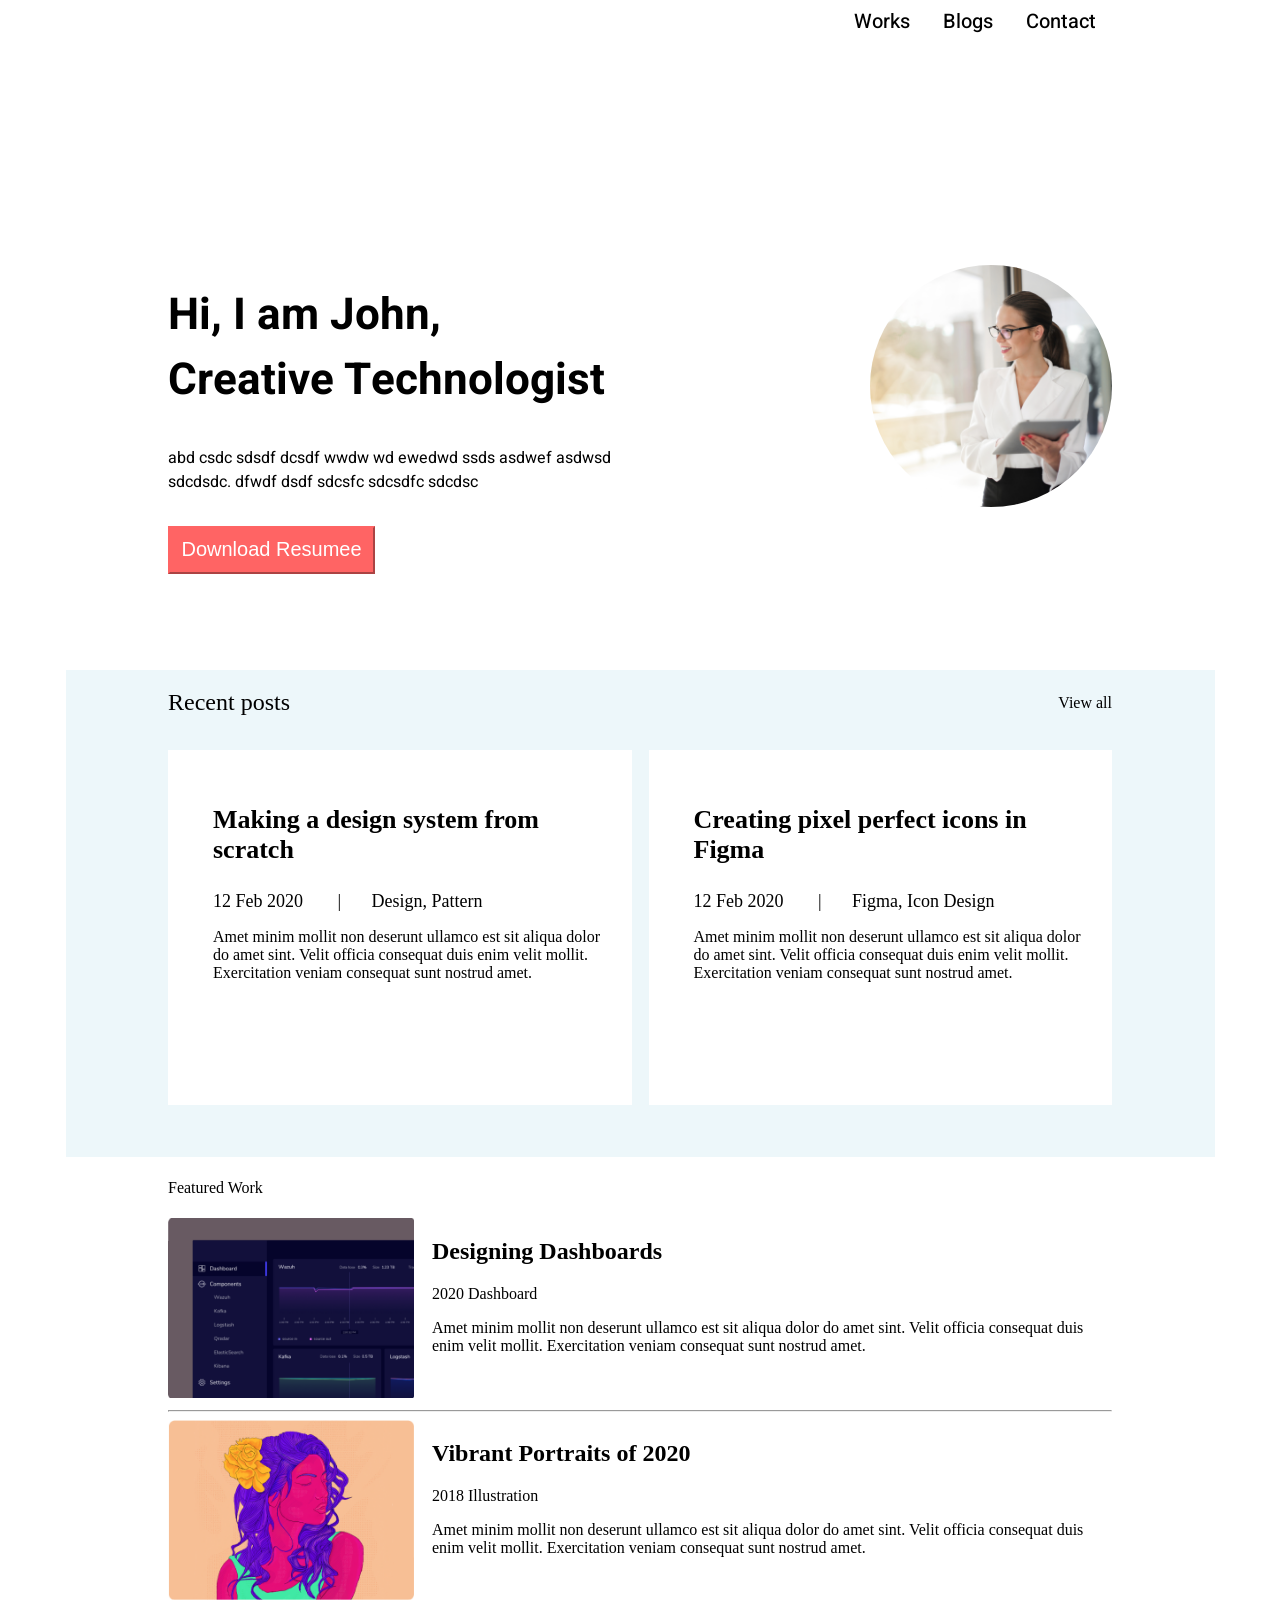
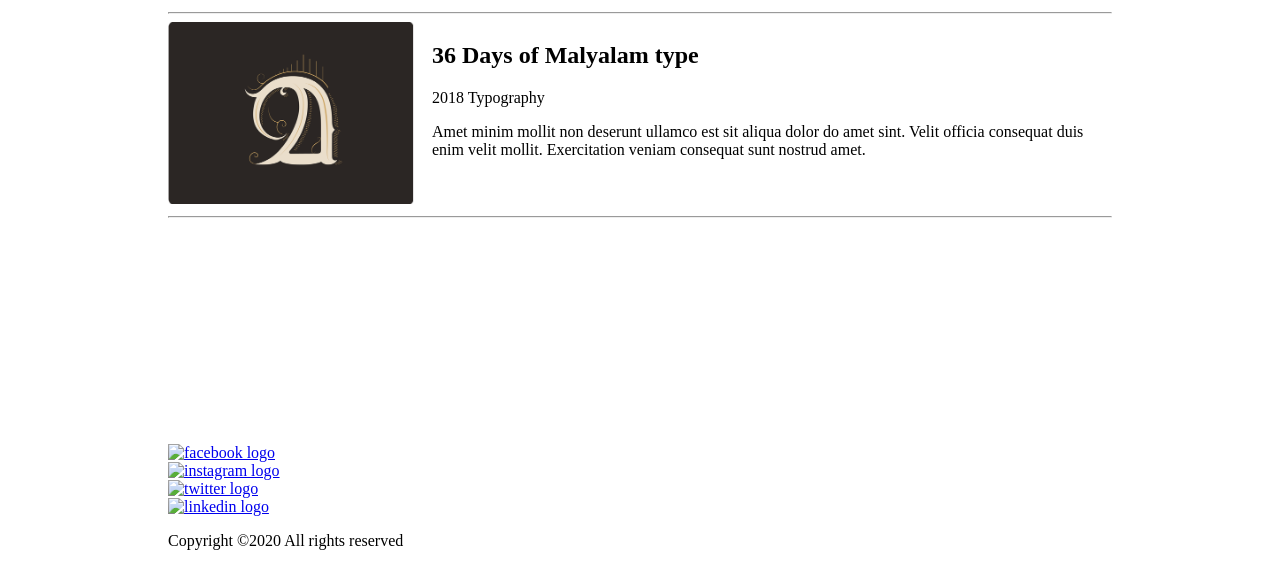
==== index.html @ 98adae53 "Add Scoial-media logos and linked them" ====
<!DOCTYPE html>
<html lang="en">
    <head>
        <meta charset="UTF-8">
        <meta name="viewport" content="width=device-width, initial-scale=1.0">
        <title>My Portfolio</title>
        <link rel="preconnect" href="https://fonts.googleapis.com">
        <link rel="preconnect" href="https://fonts.gstatic.com" crossorigin>
        <link
            href="https://fonts.googleapis.com/css2?family=Heebo:wght@100..900&display=swap"
            rel="stylesheet">
        <link rel="stylesheet" href="styles/main.css">
    </head>
    <body>
        <header class="container">
            <nav class="heebo-medium">
                <ul>
                    <li><a href="works.html">Works</a></li>
                    <li><a href="blogs.html">Blogs</a></li>
                    <li><a href="contacts.html">Contact</a></li>
                </ul>
            </nav>
        </header>
        <section class="container">
            <div class="hero">
                <div class="hero-text">
                    <h1 class="heebo-bold">
                        Hi, I am John,<br>
                        Creative Technologist
                    </h1>
                    <p class="heebo-regular">
                        abd csdc sdsdf dcsdf wwdw wd ewedwd ssds
                        asdwef asdwsd sdcdsdc. dfwdf dsdf
                        sdcsfc sdcsdfc sdcdsc
                    </p>
                </div>
                <img src="images/figma-profile.png" class="hero-image">
            </div>
            <button href="#" class="heebo-medium">Download Resumee</button>
        </section>
        <section class="recent-posts">
            <div class="container">
                <div class="section-header">
                    <h2 class="heebo-regular">Recent posts</h2>
                    <p class="heebo-medium">View all</a>
                </div>
                <div class="posts-grid">
                    <article class="post-card">
                        <h3 class="heebo-bold">Making a design system from
                            scratch</h3>
                        <div class="post heebo-regular">
                            <span class="post-date">12 Feb 2020</span>
                            <span class="divider">|</span>
                            <span>Design, Pattern</span>
                        </div>
                        <p class="heebo-regular">
                            Amet minim mollit non deserunt ullamco est sit
                            aliqua dolor do amet sint.
                            Velit officia consequat duis enim velit mollit.
                            Exercitation veniam
                            consequat sunt nostrud amet.
                        </p>
                    </article>
                    <article class="post-card">
                        <h3 class="heebo-bold">Creating pixel perfect icons in
                            Figma</h3>
                        <div class="post heebo-regular">
                            <span class="post-date">12 Feb 2020</span>
                            <span class="divider">|</span>
                            <span>Figma, Icon Design</span>
                        </div>
                        <p class="heebo-regular">
                            Amet minim mollit non deserunt ullamco est sit
                            aliqua dolor do amet sint.
                            Velit officia consequat duis enim velit mollit.
                            Exercitation veniam
                            consequat sunt nostrud amet.
                        </p>
                    </article>
                </div>
            </div>
        </section>
        <section class="featured-section">
            <div class="container">
                <h4 class="heebo-regular">Featured Work</h4>
                <div class="featured-work">
                    <div class="dashboard">
                        <img src="images/dashboard.png" alt="dasboard image">
                    </div>
                    <div>
                        <h2 class="heebo-bold">Designing Dashboards</h2>
                        <span class="heebo-regular">2020</span>
                        <span class="heebo-regular">Dashboard</span>
                        <p class="heebo-regular">Amet minim mollit non deserunt ullamco est sit aliqua
                            dolor do amet sint. Velit officia consequat duis
                            enim velit mollit. Exercitation veniam consequat
                            sunt nostrud amet.</p>
                    </div>
                </div>
                <hr>
                <div class="featured-work">
                    <div class="potrait">
                        <img src="images/potrait.png" alt="potrait image">
                    </div>
                    <div>
                        <h2 class="heebo-bold">Vibrant Portraits of 2020</h2>
                        <span class="heebo-regular">2018</span>
                        <span class="heebo-regular">Illustration</span>
                        <p class="heebo-regular">Amet minim mollit non deserunt ullamco est sit aliqua
                            dolor do amet sint. Velit officia consequat duis
                            enim velit mollit. Exercitation veniam consequat
                            sunt nostrud amet.</p>
                    </div>
                </div>
                <hr>
                <div class="featured-work">
                    <div class="malyalm">
                        <img src="images/malyalm.png" alt="malyalm image">
                    </div>
                    <div>
                        <h2 class="heebo-bold">36 Days of Malyalam type</h2>
                        <span class="heebo-regular">2018</span>
                        <span class="heebo-regular">Typography</span>
                        <p class="heebo-regular">Amet minim mollit non deserunt ullamco est sit
                            aliqua
                            dolor do amet sint. Velit officia consequat duis
                            enim velit mollit. Exercitation veniam consequat
                            sunt nostrud amet.</p>
                    </div>
                </div>
                <hr>
            </div>
        </section>
        <footer class="heebo-regular">
            <div class="container">
                <div class="footer-social">
                    <a href="#" class="footer-images">
                        <img src="images/fb-logo.png"
                            alt="facebook logo">
                    </a>
                </div>
                <div class="footer-social">
                    <a href="#" class="footer-images">
                        <img src="images/Insta-logo.png" alt="instagram logo">
                    </a>
                </div>
                <div class="footer-social">
                    <a href="#" class="footer-images">
                        <img  src="images/twitter-logo.png"
                            alt="twitter logo">
                    </a>
                </div>
                <div class="footer-social">
                    <a href="#" class="footer-images">
                        <img src="images/linkedin-logo.png" alt="linkedin logo">
                    </a>
                </div>
                <p>Copyright ©2020 All rights reserved</p>
            </div>
        </footer>
    </body>
</html>
---- styles/main.css ----
body {
    margin: 0;
}

.container {
    width: 944px;
    margin: 0 auto;
}

nav ul {
    margin: 7px 0 0 0;
    padding: 0;
    list-style: none;
    display: flex;
    justify-content: right;
}

nav ul li {
    display: inline;
    padding: 0 16.5px;  font-family: "Heebo", sans-serif;
    font-optical-sizing: auto;
    font-style: normal;
}

nav ul li a {
    text-decoration: none;
    color: #000000;
    font-size: 20px;
}

nav ul li a:hover {
    color: gray;
}

.heebo-medium {
    font-weight: 500;
}

.heebo-regular {
    font-weight: 400;
}

.heebo-bold {
    font-weight: 700;
}
.hero {
    padding-top: 210px;
    display: flex;
    justify-content: space-between;
    align-items: center;
    font-family: "Heebo", sans-serif;
    font-optical-sizing: auto;
    font-style: normal;
}

.hero-text {
    max-width: 488px;
}
h1 {
    font-size: 44px}
.hero p {font-size: 16px}
.hero-image {
    height: 242px;
    border-radius: 50%;
}
h1{margin-bottom: 33px;}
.hero p{margin-bottom: 32px}
button {width:207px; height: 48px; color:white; background-color: #FF6464; border-color: #FF6464; padding-top: 10px 0 10px 0; font-size: 20px; margin-bottom: 68px}
.recent-posts{background-color:#EDF7FA; width:1149px; height: 392; margin:0 auto}
.section-header{display: flex;
    justify-content: space-between;
    align-items: center}
.section-header{margin: 28px 0 14px 0}
.posts-grid{display:flex; gap: 17px; padding-bottom:52px}
.post-card{background-color: white; width: 418px; height: 295px; padding: 29px 24px 31px 45px}
.post-card h3{margin 0 0 36px 0; font-size: 26px}
.post{margin 0 0 27px 0; font-size: 18px}
.post-card p{font-size: 16px; height: 90px}
.post-date {margin-right: 30px}
.divider {margin-right: 26px}
.featured-section{width:1152px; height: 865px; margin:0 auto}
.featured-work{display: flex;
    align-items: flex-start;
    gap: 18px;}
.dashboard img{ width: 246px;
    height: 180px;
    object-fit: cover;}
.potrait img{ width: 246px;
    height: 180px;
    object-fit: cover;}
.malyalm img{ width: 246px;
    height: 182px;
    object-fit: cover;}
.footer-images {width:30px; height:30px; margin-right: 10px}
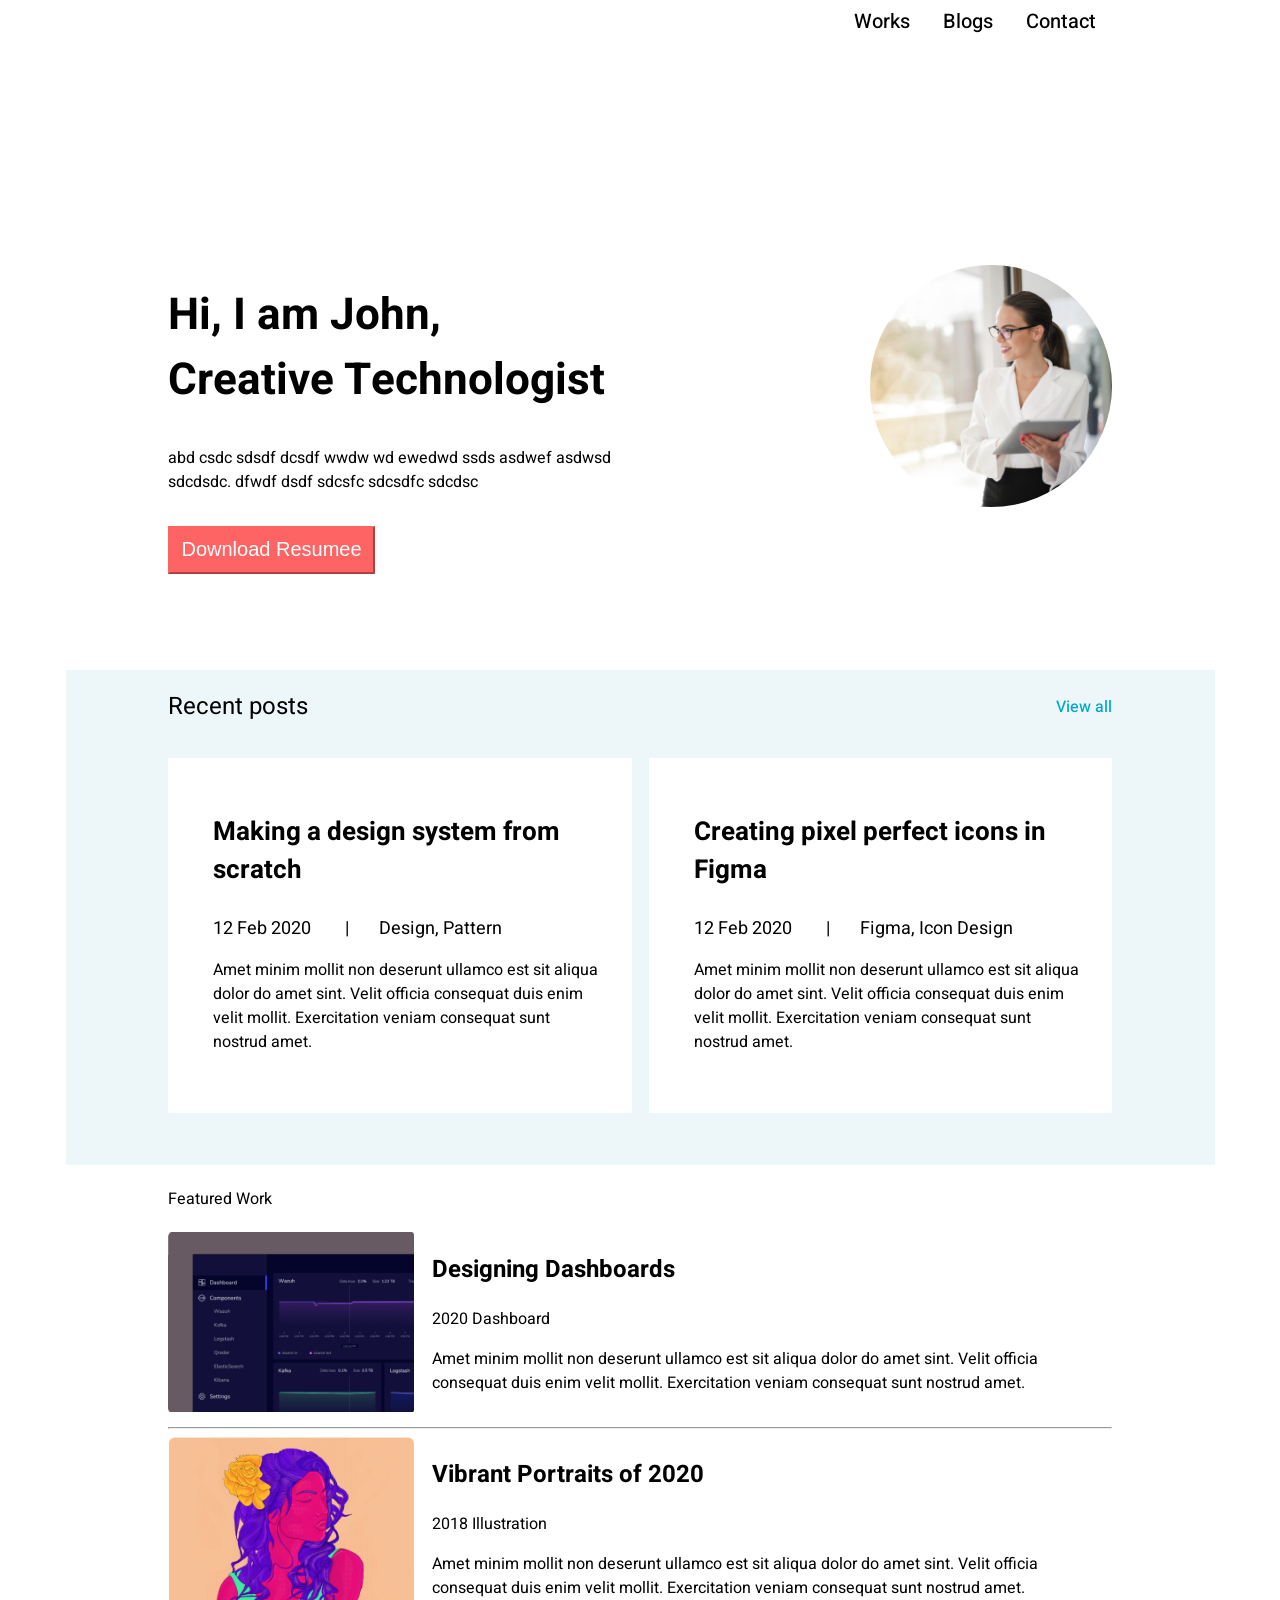
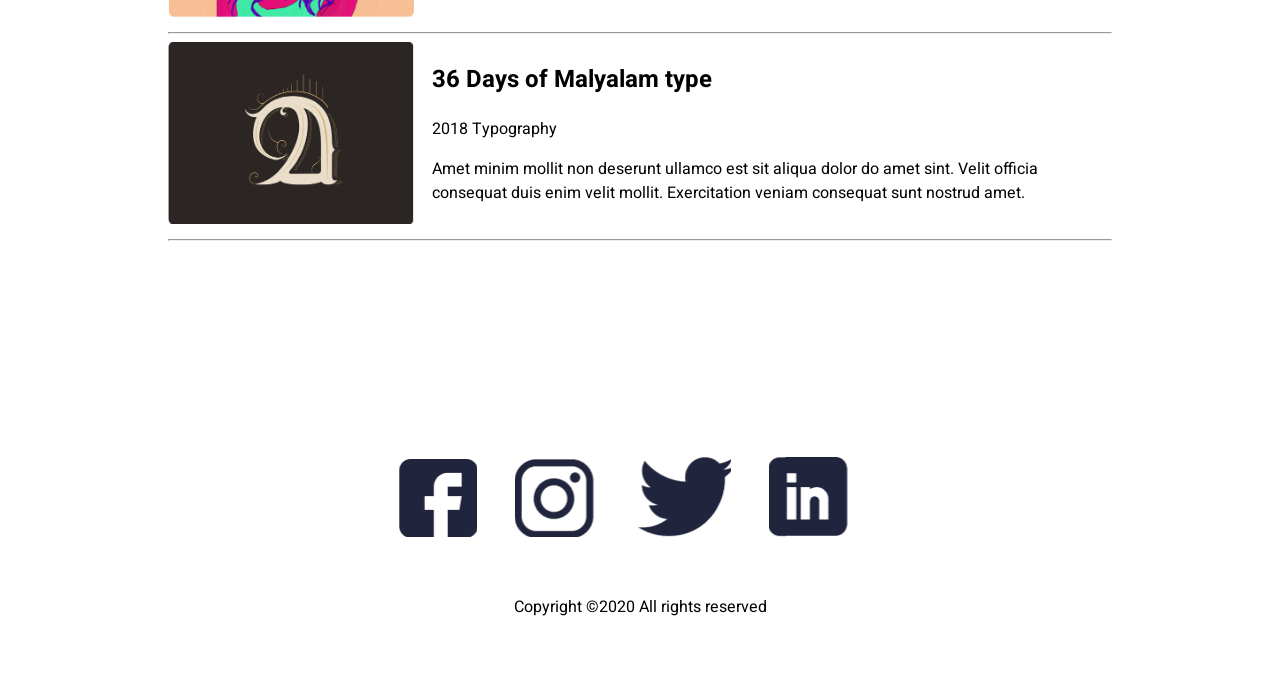
==== commit 754b3a90: "add class for spans" ====
--- a/index.html
+++ b/index.html
@@ -89,8 +89,8 @@
                     </div>
                     <div>
                         <h2 class="heebo-bold">Designing Dashboards</h2>
-                        <span class="heebo-regular">2020</span>
-                        <span class="heebo-regular">Dashboard</span>
+                        <span class="heebo-black">2020</span>
+                        <span class="heebo-regular category">Dashboard</span>
                         <p class="heebo-regular">Amet minim mollit non deserunt ullamco est sit aliqua
                             dolor do amet sint. Velit officia consequat duis
                             enim velit mollit. Exercitation veniam consequat
@@ -104,8 +104,8 @@
                     </div>
                     <div>
                         <h2 class="heebo-bold">Vibrant Portraits of 2020</h2>
-                        <span class="heebo-regular">2018</span>
-                        <span class="heebo-regular">Illustration</span>
+                        <span class="heebo-black">2018</span>
+                        <span class="heebo-regular category">Illustration</span>
                         <p class="heebo-regular">Amet minim mollit non deserunt ullamco est sit aliqua
                             dolor do amet sint. Velit officia consequat duis
                             enim velit mollit. Exercitation veniam consequat
@@ -119,8 +119,8 @@
                     </div>
                     <div>
                         <h2 class="heebo-bold">36 Days of Malyalam type</h2>
-                        <span class="heebo-regular">2018</span>
-                        <span class="heebo-regular">Typography</span>
+                        <span class="heebo-black">2018</span>
+                        <span class="heebo-regular category">Typography</span>
                         <p class="heebo-regular">Amet minim mollit non deserunt ullamco est sit
                             aliqua
                             dolor do amet sint. Velit officia consequat duis
--- a/styles/main.css
+++ b/styles/main.css
@@ -1,5 +1,7 @@
 body {
-    margin: 0;
+    margin: 0;  margin: 0;
+    font-family: "Heebo", sans-serif;
+    font-optical-sizing: auto
 }
 
 .container {
@@ -17,10 +19,7 @@
 
 nav ul li {
     display: inline;
-    padding: 0 16.5px;  font-family: "Heebo", sans-serif;
-    font-optical-sizing: auto;
-    font-style: normal;
-}
+    padding: 0 16.5px;}
 
 nav ul li a {
     text-decoration: none;
@@ -71,6 +70,7 @@
     justify-content: space-between;
     align-items: center}
 .section-header{margin: 28px 0 14px 0}
+.section-header p{color: #00A8CC; font-size: 16px}
 .posts-grid{display:flex; gap: 17px; padding-bottom:52px}
 .post-card{background-color: white; width: 418px; height: 295px; padding: 29px 24px 31px 45px}
 .post-card h3{margin 0 0 36px 0; font-size: 26px}
@@ -91,4 +91,7 @@
 .malyalm img{ width: 246px;
     height: 182px;
     object-fit: cover;}
-.footer-images {width:30px; height:30px; margin-right: 10px}+.footer-social {display: inline-flex;
+    justify-content:center; padding: 0 34px 35px 0}
+.footer-social image {width:30px; height:31px;}
+footer{padding: 0 0 50px 0; text-align: center}
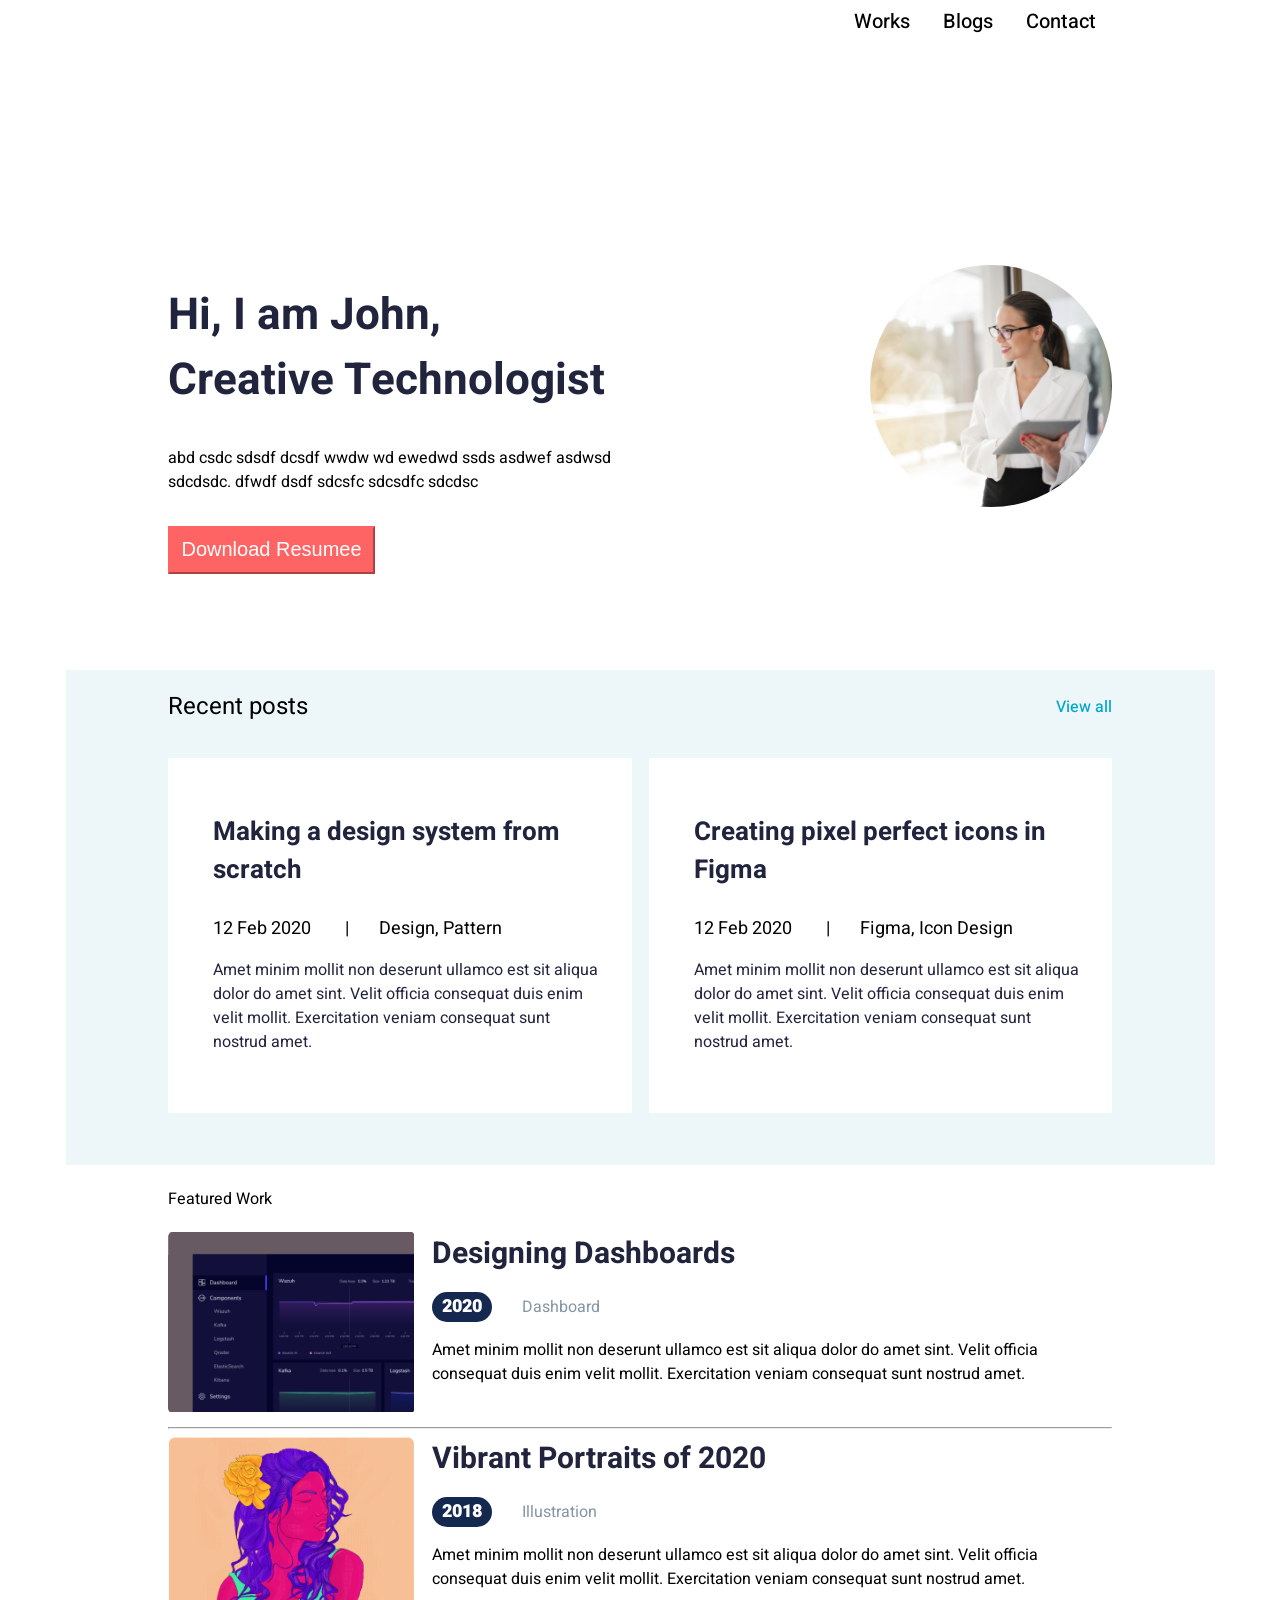
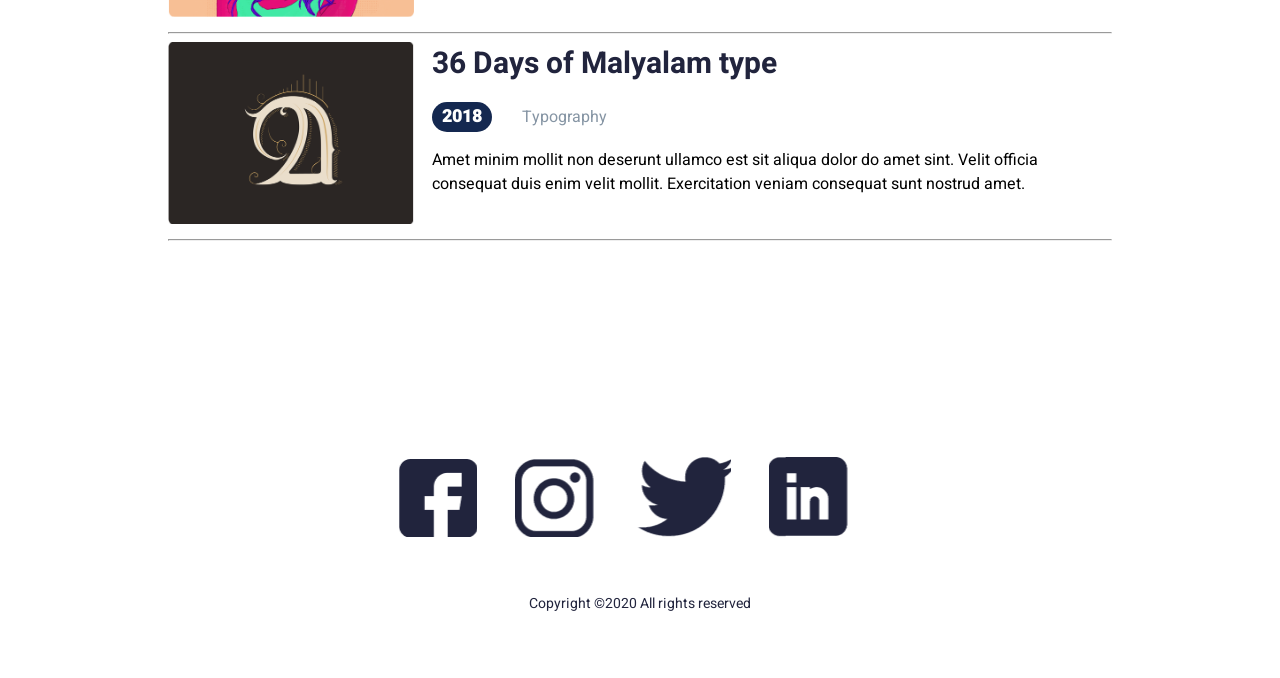
==== commit 4e41706c: "removed unnessary classes from nav" ====
--- a/index.html
+++ b/index.html
@@ -13,8 +13,8 @@
     </head>
     <body>
         <header class="container">
-            <nav class="heebo-medium">
-                <ul>
+            <nav>
+                <ul class="heebo-medium">
                     <li><a href="works.html">Works</a></li>
                     <li><a href="blogs.html">Blogs</a></li>
                     <li><a href="contacts.html">Contact</a></li>
--- a/styles/main.css
+++ b/styles/main.css
@@ -30,7 +30,6 @@
 nav ul li a:hover {
     color: gray;
 }
-
 .heebo-medium {
     font-weight: 500;
 }
@@ -42,6 +41,13 @@
 .heebo-bold {
     font-weight: 700;
 }
+.heebo-black {font-weight: 900;  font-size: 18px;
+    background-color: #142850;
+    color: white;
+    padding: 0px 10px 0px 10px;
+    border-radius: 16px;
+    line-height:30px;
+    display: inline-block;}
 .hero {
     padding-top: 210px;
     display: flex;
@@ -62,7 +68,7 @@
     height: 242px;
     border-radius: 50%;
 }
-h1{margin-bottom: 33px;}
+h1{margin-bottom: 33px; color: #21243D}
 .hero p{margin-bottom: 32px}
 button {width:207px; height: 48px; color:white; background-color: #FF6464; border-color: #FF6464; padding-top: 10px 0 10px 0; font-size: 20px; margin-bottom: 68px}
 .recent-posts{background-color:#EDF7FA; width:1149px; height: 392; margin:0 auto}
@@ -73,15 +79,18 @@
 .section-header p{color: #00A8CC; font-size: 16px}
 .posts-grid{display:flex; gap: 17px; padding-bottom:52px}
 .post-card{background-color: white; width: 418px; height: 295px; padding: 29px 24px 31px 45px}
-.post-card h3{margin 0 0 36px 0; font-size: 26px}
+.post-card h3{margin 0 0 36px 0; font-size: 26px; color: #21243D}
 .post{margin 0 0 27px 0; font-size: 18px}
-.post-card p{font-size: 16px; height: 90px}
-.post-date {margin-right: 30px}
+.post-card p{font-size: 16px; height: 90px; color: #21243D}
+.post-date {margin-right: 30px; font-size: 18px}
 .divider {margin-right: 26px}
 .featured-section{width:1152px; height: 865px; margin:0 auto}
 .featured-work{display: flex;
     align-items: flex-start;
     gap: 18px;}
+.featured-section h2{margin:0 0 16px 0; font-size: 30px; color: #21243D}
+.feature-section p{font-size:16px; margin-top:16px; color: #21243D}
+.category {padding-left:26px; color:#8695A4; font: size 20px;}
 .dashboard img{ width: 246px;
     height: 180px;
     object-fit: cover;}
@@ -94,4 +103,5 @@
 .footer-social {display: inline-flex;
     justify-content:center; padding: 0 34px 35px 0}
 .footer-social image {width:30px; height:31px;}
-footer{padding: 0 0 50px 0; text-align: center}+footer{padding: 0 0 50px 0; text-align: center}
+footer p{color: #21243D; font-size: 14px}
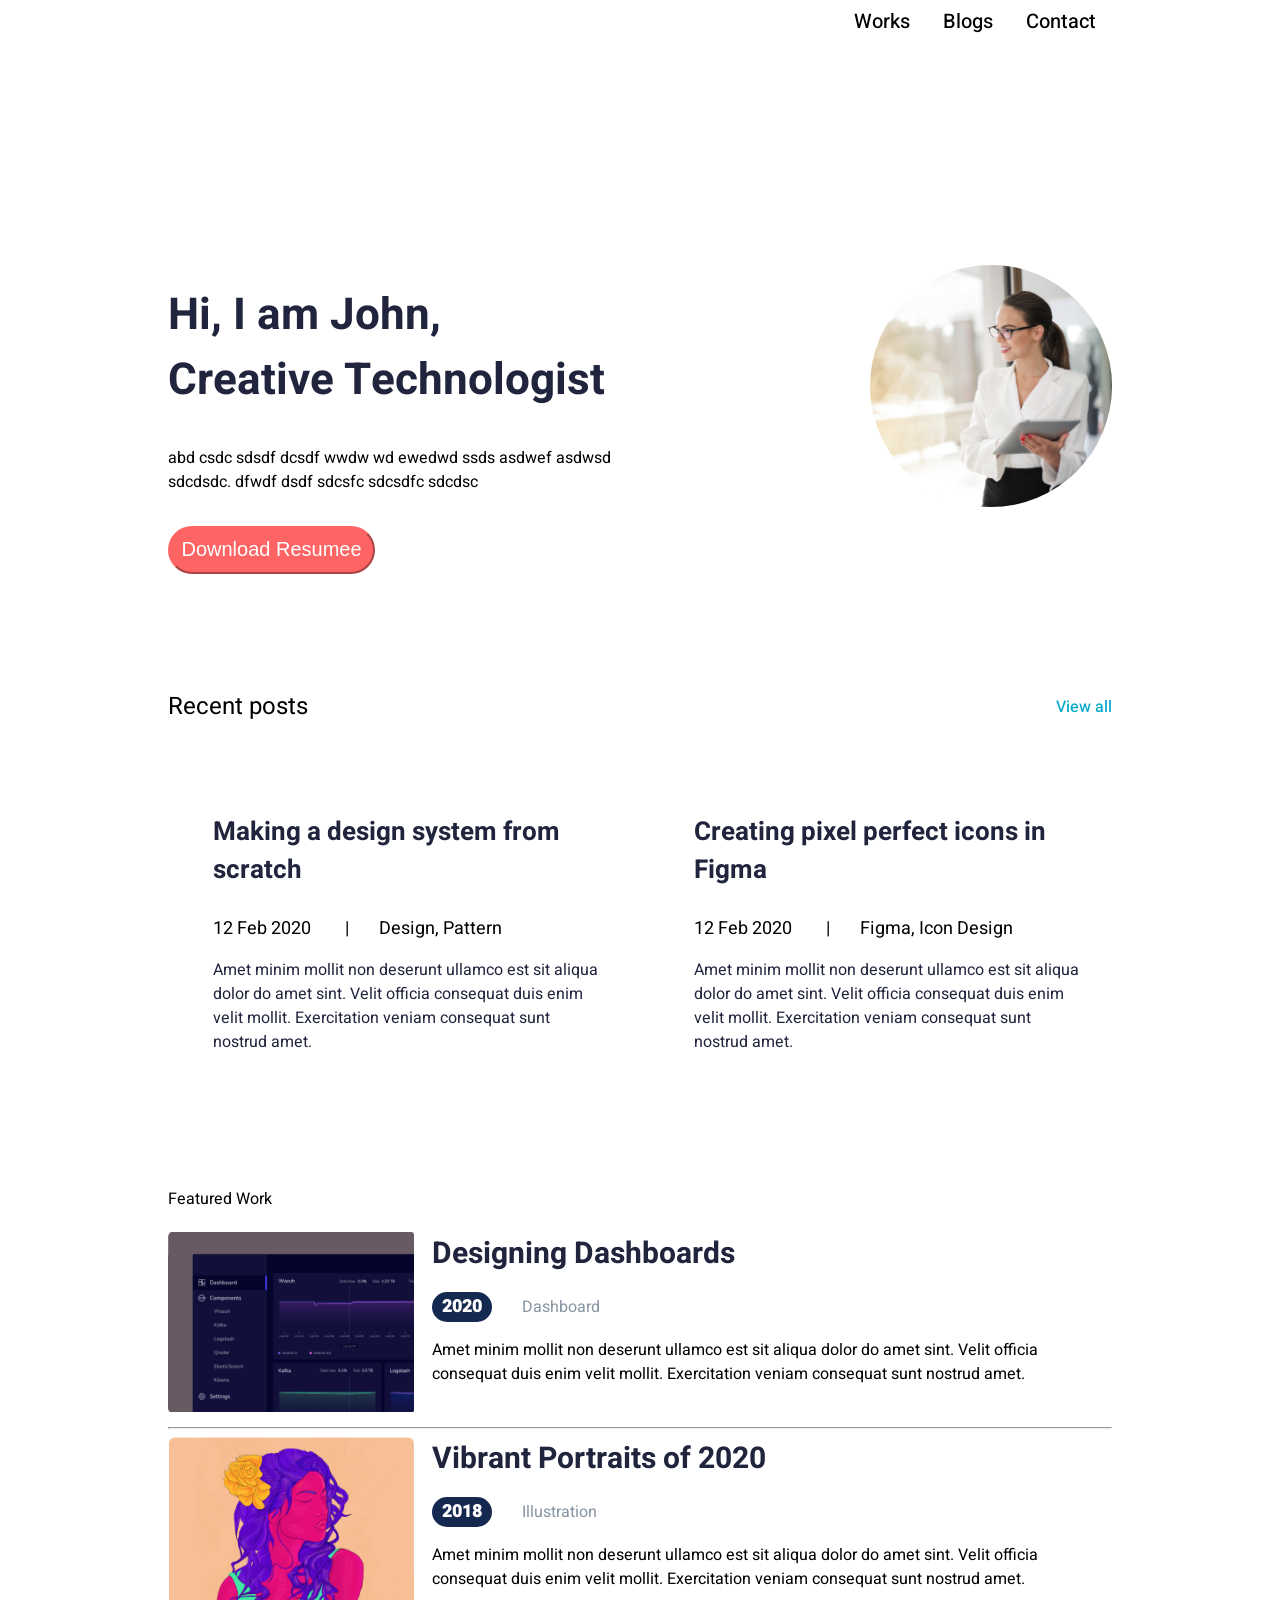
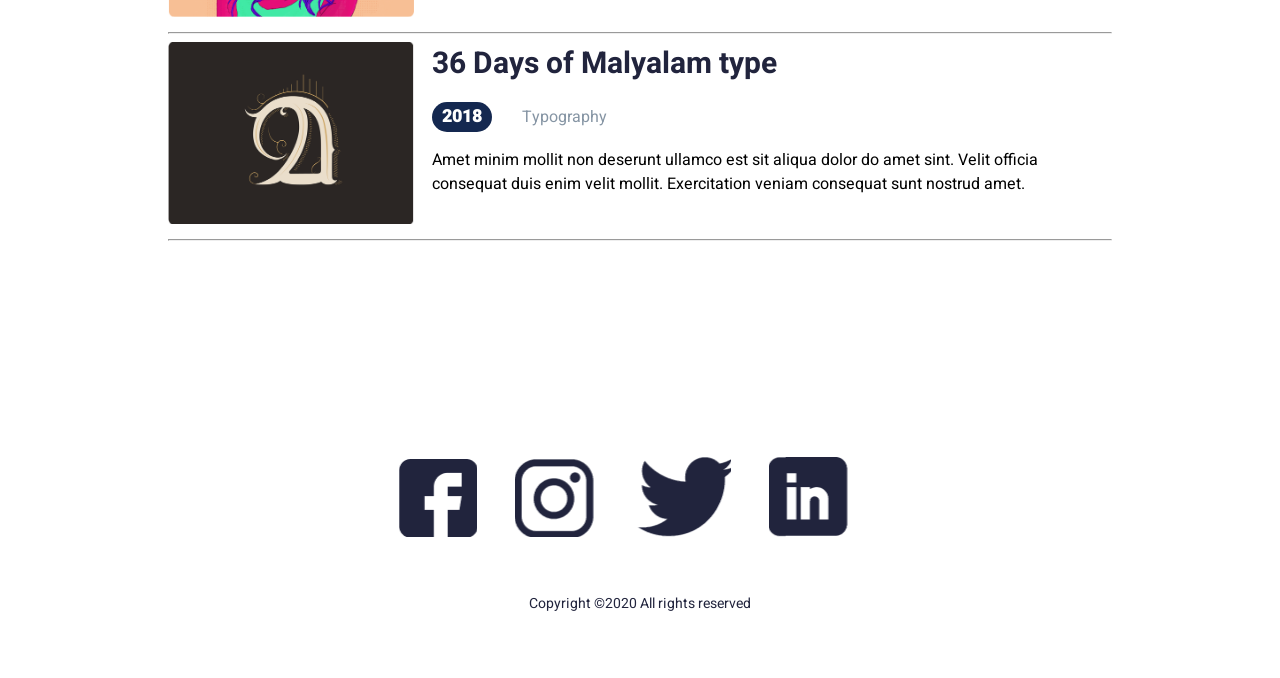
==== commit 91700bcb: "updated font size" ====
--- a/index.html
+++ b/index.html
@@ -45,7 +45,7 @@
                     <p class="heebo-medium">View all</a>
                 </div>
                 <div class="posts-grid">
-                    <article class="post-card">
+                    <div class="post-card">
                         <h3 class="heebo-bold">Making a design system from
                             scratch</h3>
                         <div class="post heebo-regular">
@@ -60,8 +60,8 @@
                             Exercitation veniam
                             consequat sunt nostrud amet.
                         </p>
-                    </article>
-                    <article class="post-card">
+                    </div>
+                    <div class="post-card">
                         <h3 class="heebo-bold">Creating pixel perfect icons in
                             Figma</h3>
                         <div class="post heebo-regular">
@@ -76,7 +76,7 @@
                             Exercitation veniam
                             consequat sunt nostrud amet.
                         </p>
-                    </article>
+                    </div>
                 </div>
             </div>
         </section>
--- a/styles/main.css
+++ b/styles/main.css
@@ -70,8 +70,8 @@
 }
 h1{margin-bottom: 33px; color: #21243D}
 .hero p{margin-bottom: 32px}
-button {width:207px; height: 48px; color:white; background-color: #FF6464; border-color: #FF6464; padding-top: 10px 0 10px 0; font-size: 20px; margin-bottom: 68px}
-.recent-posts{background-color:#EDF7FA; width:1149px; height: 392; margin:0 auto}
+button {width:207px; height: 48px; color:white; background-color: #FF6464; border-color: #FF6464; padding-top: 10px 0 10px 0; font-size: 20px; margin-bottom: 68px; border-radius: 24px;}
+.recent-posts{background-color:#EDF7FA width:1149px; height: 392; margin:0 auto}
 .section-header{display: flex;
     justify-content: space-between;
     align-items: center}
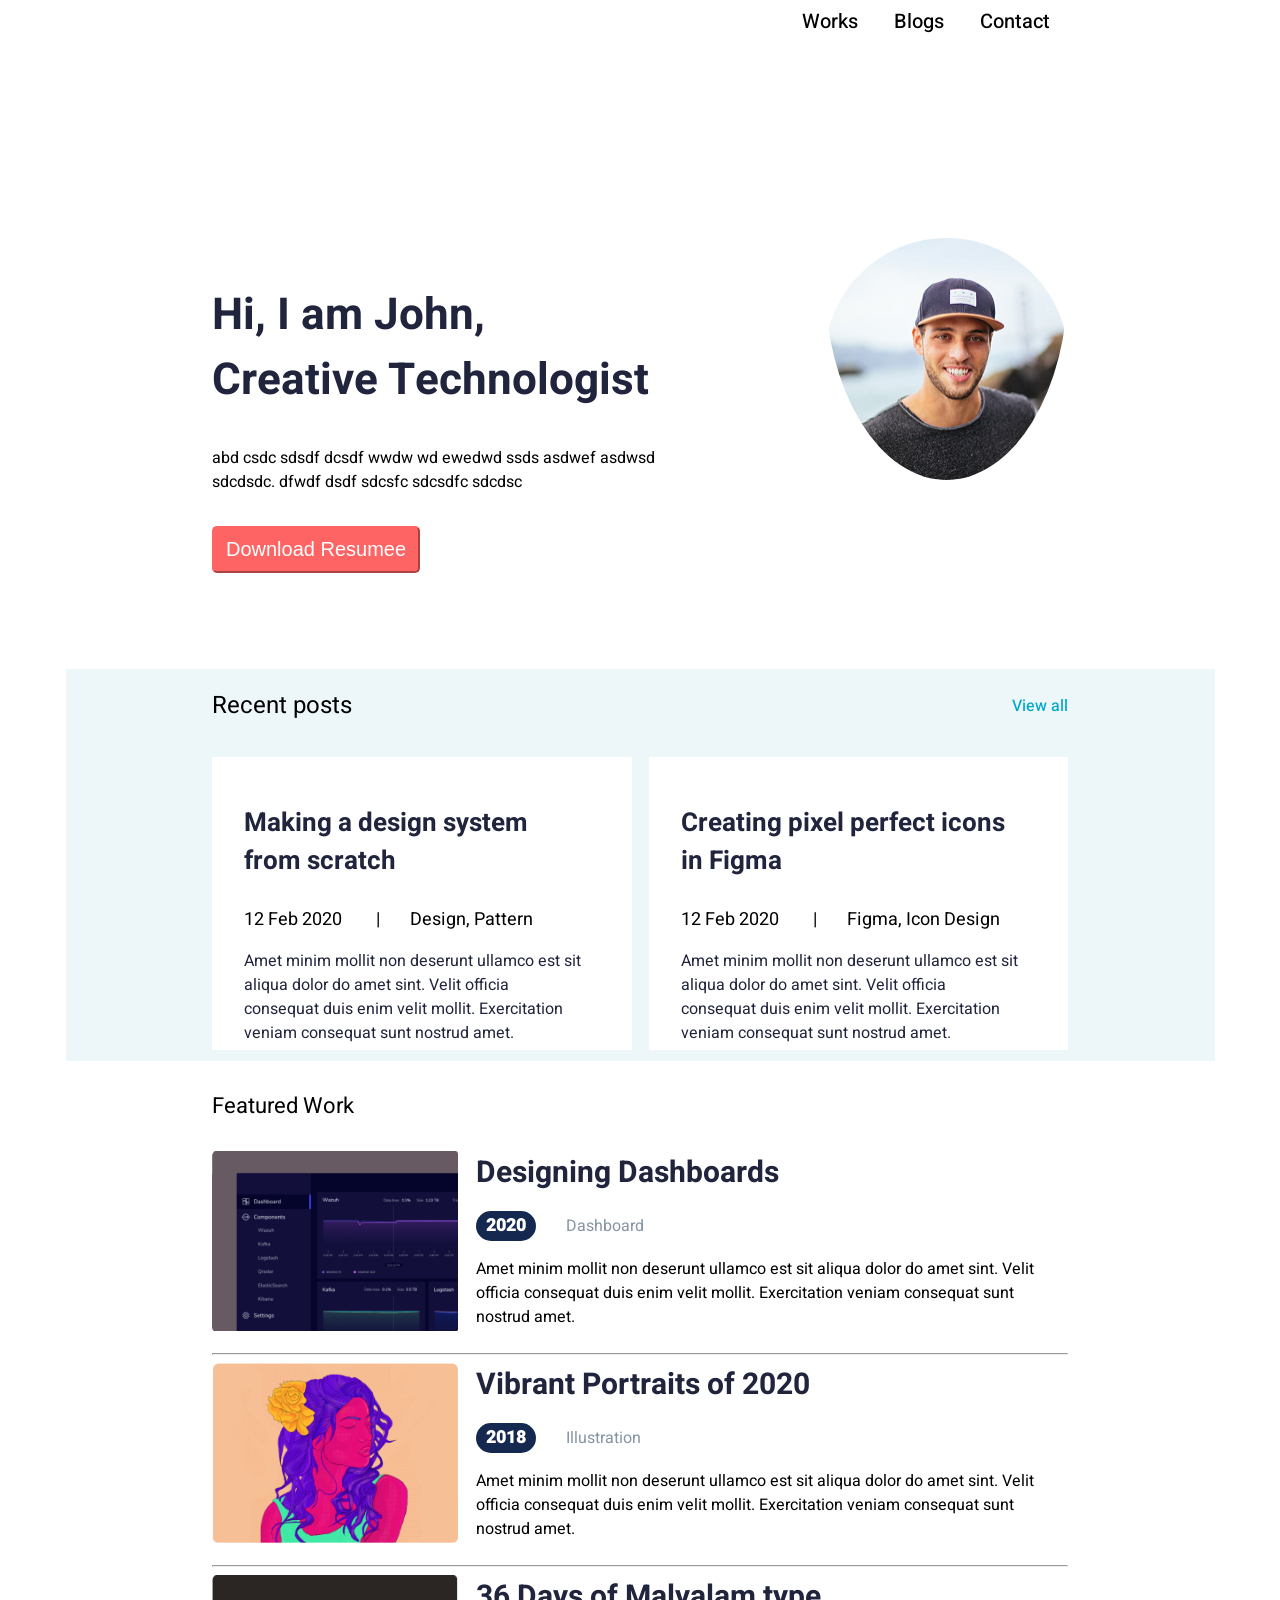
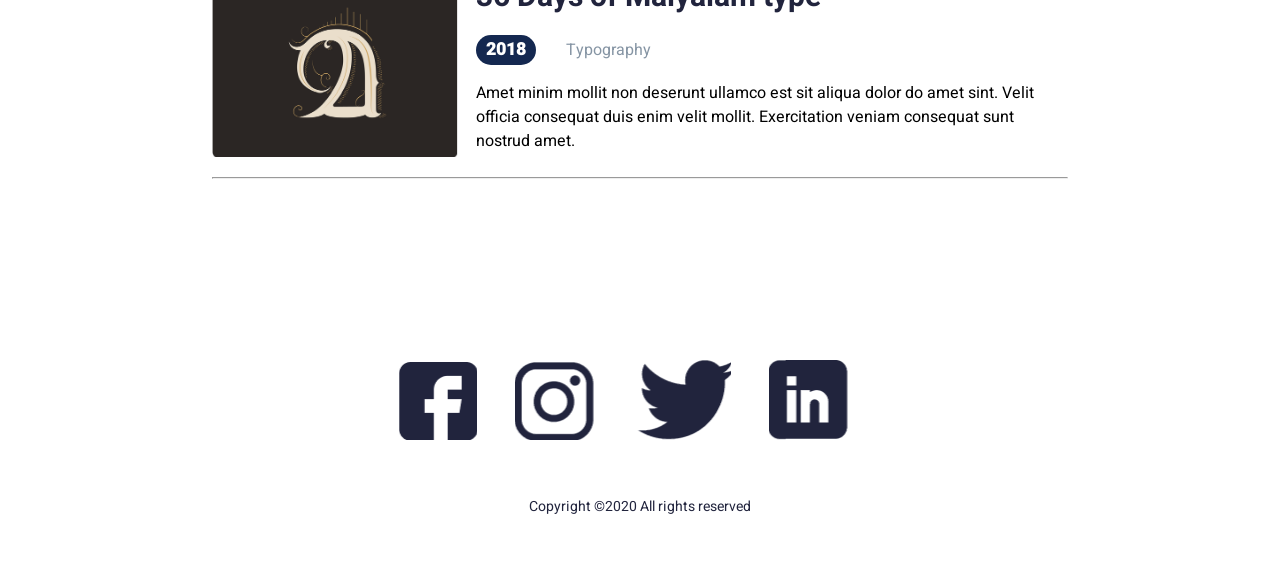
==== commit 6a32dcb1: "Add correct image from the template" ====
--- a/index.html
+++ b/index.html
@@ -34,7 +34,7 @@
                         sdcsfc sdcsdfc sdcdsc
                     </p>
                 </div>
-                <img src="images/figma-profile.png" class="hero-image">
+                <img src="images/hero.image.png" class="hero-image">
             </div>
             <button href="#" class="heebo-medium">Download Resumee</button>
         </section>
--- a/styles/main.css
+++ b/styles/main.css
@@ -1,11 +1,11 @@
 body {
-    margin: 0;  margin: 0;
+    margin: 0; 
     font-family: "Heebo", sans-serif;
     font-optical-sizing: auto
 }
 
 .container {
-    width: 944px;
+    width: 856px;
     margin: 0 auto;
 }
 
@@ -19,7 +19,7 @@
 
 nav ul li {
     display: inline;
-    padding: 0 16.5px;}
+    padding: 0 18px;}
 
 nav ul li a {
     text-decoration: none;
@@ -49,7 +49,6 @@
     line-height:30px;
     display: inline-block;}
 .hero {
-    padding-top: 210px;
     display: flex;
     justify-content: space-between;
     align-items: center;
@@ -59,35 +58,36 @@
 }
 
 .hero-text {
-    max-width: 488px;
+    max-width: 488px; padding-top: 210px
 }
 h1 {
     font-size: 44px}
 .hero p {font-size: 16px}
 .hero-image {
-    height: 242px;
-    border-radius: 50%;
+    height: 242px; width:243px;
+    border-radius: 50%; padding-top:156px
 }
 h1{margin-bottom: 33px; color: #21243D}
 .hero p{margin-bottom: 32px}
-button {width:207px; height: 48px; color:white; background-color: #FF6464; border-color: #FF6464; padding-top: 10px 0 10px 0; font-size: 20px; margin-bottom: 68px; border-radius: 24px;}
-.recent-posts{background-color:#EDF7FA width:1149px; height: 392; margin:0 auto}
+button {width:208px; height: 47px; color:white; background-color: #FF6464; border-color: #FF6464; padding-top: 10px 0 10px 0; font-size: 20px; margin-bottom: 68px; border-radius: 5px;}
+.recent-posts{background-color:#EDF7FA; width:1149px; height: 392px; margin:0 auto}
 .section-header{display: flex;
     justify-content: space-between;
     align-items: center}
 .section-header{margin: 28px 0 14px 0}
 .section-header p{color: #00A8CC; font-size: 16px}
-.posts-grid{display:flex; gap: 17px; padding-bottom:52px}
-.post-card{background-color: white; width: 418px; height: 295px; padding: 29px 24px 31px 45px}
-.post-card h3{margin 0 0 36px 0; font-size: 26px; color: #21243D}
+.posts-grid{display:flex; gap: 17px; padding-bottom:52px;}
+.post-card{background-color: white; width: 418px; height: 250px; padding: 21px 47px 22px 32px}
+.post-card h3{font-size: 26px; color: #21243D}
 .post{margin 0 0 27px 0; font-size: 18px}
-.post-card p{font-size: 16px; height: 90px; color: #21243D}
+.post-card p{font-size: 16px; color: #21243D}
 .post-date {margin-right: 30px; font-size: 18px}
 .divider {margin-right: 26px}
 .featured-section{width:1152px; height: 865px; margin:0 auto}
 .featured-work{display: flex;
     align-items: flex-start;
     gap: 18px;}
+.featured-section h4 {font-size:22px;}
 .featured-section h2{margin:0 0 16px 0; font-size: 30px; color: #21243D}
 .feature-section p{font-size:16px; margin-top:16px; color: #21243D}
 .category {padding-left:26px; color:#8695A4; font: size 20px;}
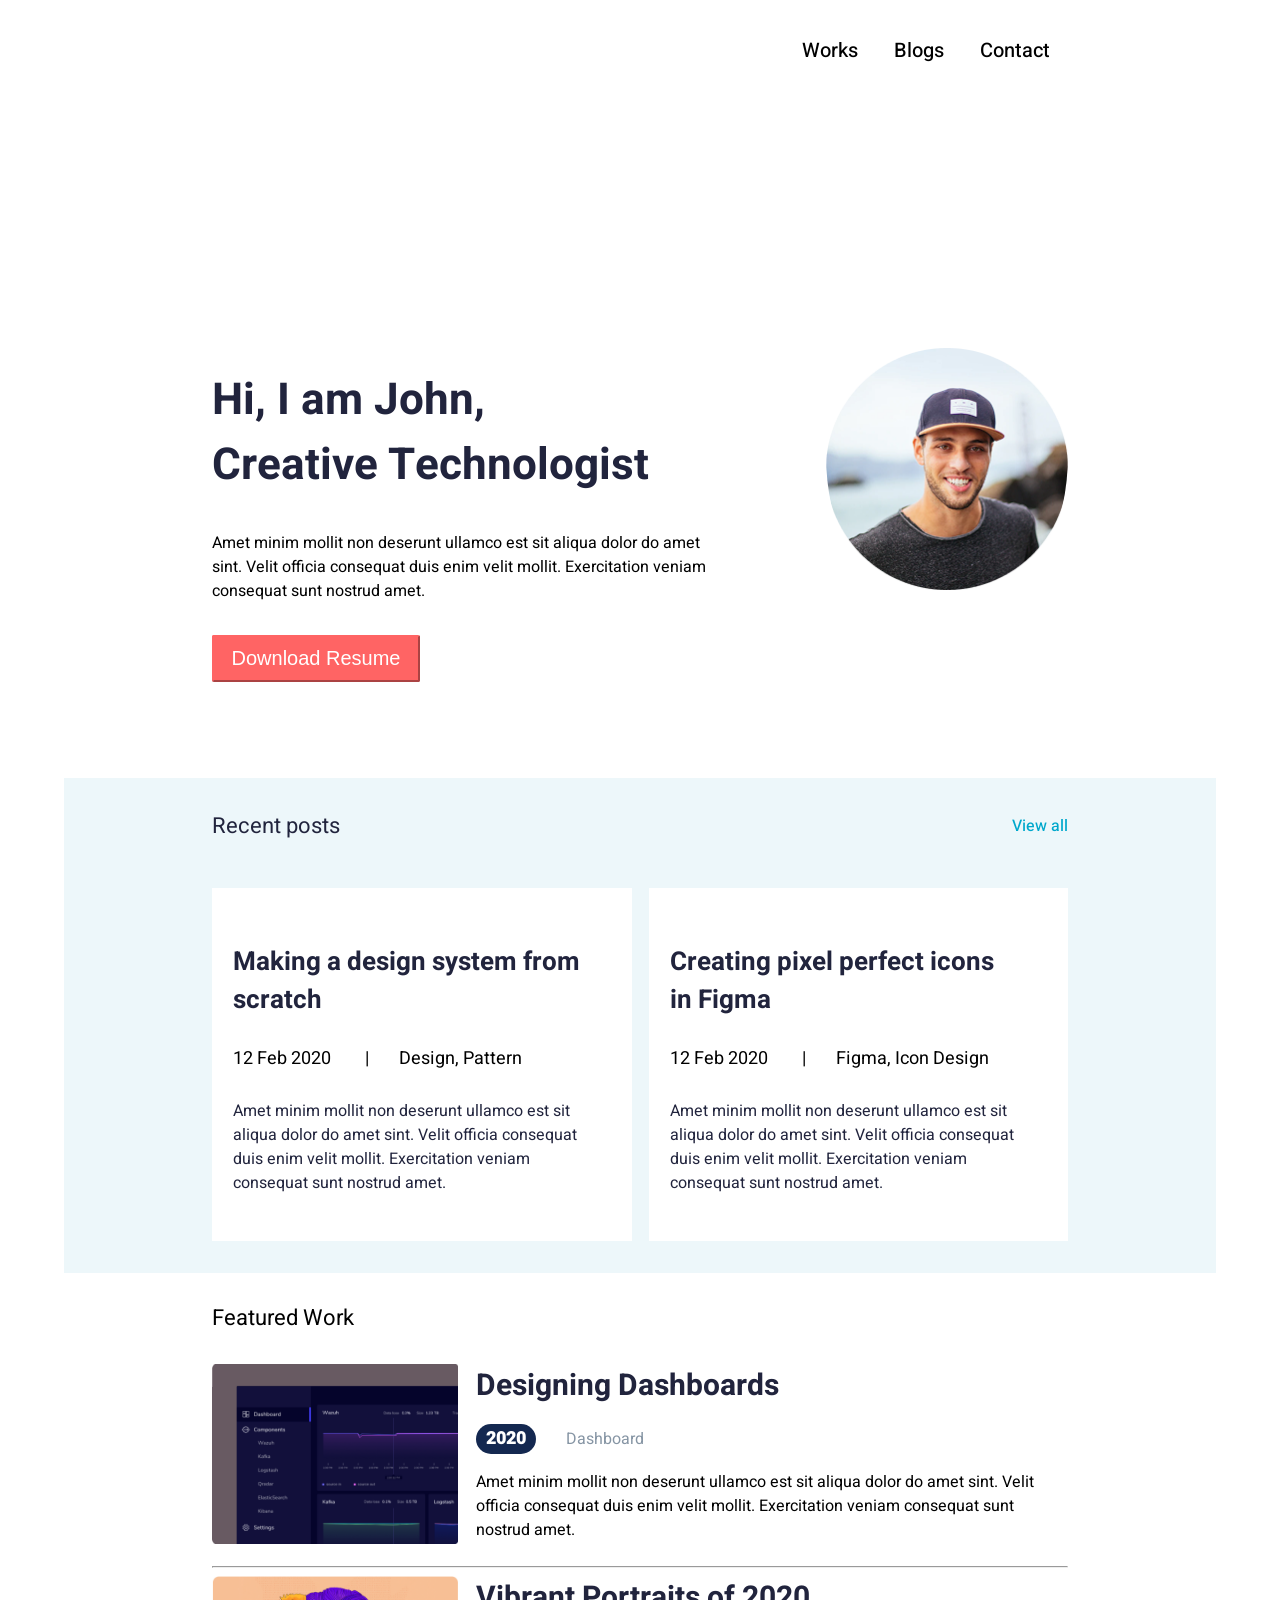
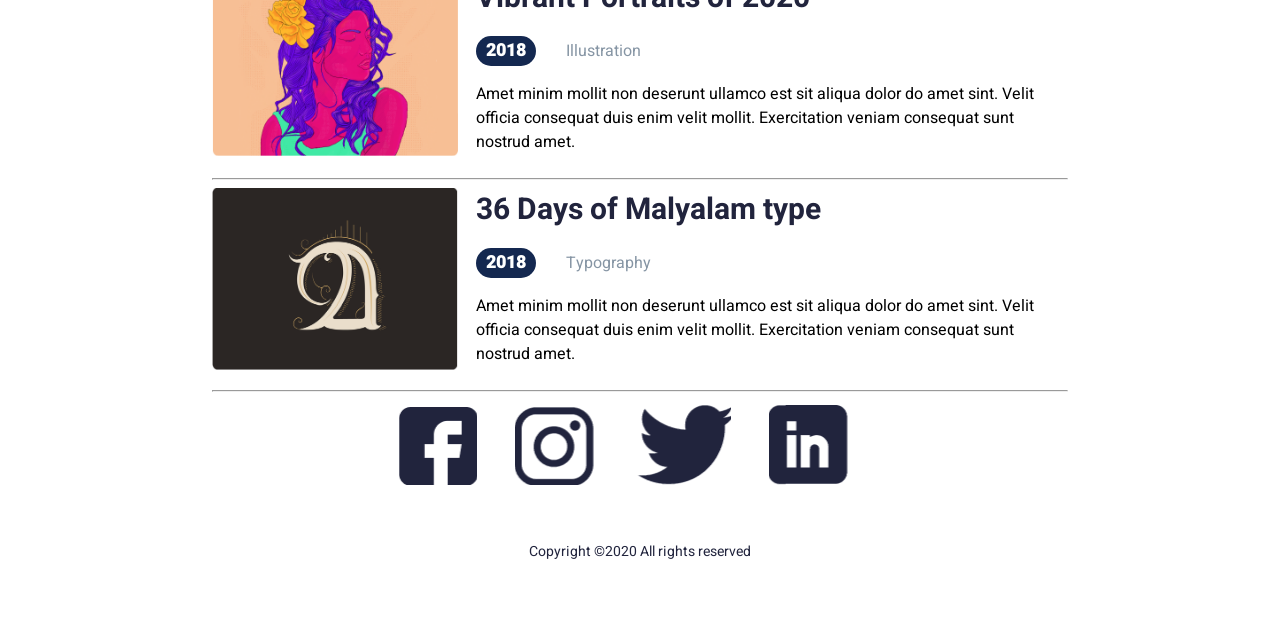
==== commit 6e93f625: "removed height from the post and feature section and adding bottom padding to post card" ====
--- a/index.html
+++ b/index.html
@@ -29,14 +29,12 @@
                         Creative Technologist
                     </h1>
                     <p class="heebo-regular">
-                        abd csdc sdsdf dcsdf wwdw wd ewedwd ssds
-                        asdwef asdwsd sdcdsdc. dfwdf dsdf
-                        sdcsfc sdcsdfc sdcdsc
+                        Amet minim mollit non deserunt ullamco est sit aliqua dolor do amet sint. Velit officia consequat duis enim velit mollit. Exercitation veniam consequat sunt nostrud amet.
                     </p>
                 </div>
                 <img src="images/hero.image.png" class="hero-image">
             </div>
-            <button href="#" class="heebo-medium">Download Resumee</button>
+            <button href="#" class="heebo-medium button">Download Resume</button>
         </section>
         <section class="recent-posts">
             <div class="container">
--- a/styles/main.css
+++ b/styles/main.css
@@ -19,7 +19,7 @@
 
 nav ul li {
     display: inline;
-    padding: 0 18px;}
+    padding: 29px 18px;}
 
 nav ul li a {
     text-decoration: none;
@@ -58,32 +58,31 @@
 }
 
 .hero-text {
-    max-width: 488px; padding-top: 210px
+    padding-top: 237px; padding-right: 108px; 
 }
 h1 {
-    font-size: 44px}
-.hero p {font-size: 16px}
+    font-size: 44px; margin-bottom: 33px; color: #21243D}
+.hero p {font-size: 16px; margin-bottom: 32px}
 .hero-image {
     height: 242px; width:243px;
-    border-radius: 50%; padding-top:156px
+    border-radius: 30%; padding-top:210px;
 }
-h1{margin-bottom: 33px; color: #21243D}
-.hero p{margin-bottom: 32px}
-button {width:208px; height: 47px; color:white; background-color: #FF6464; border-color: #FF6464; padding-top: 10px 0 10px 0; font-size: 20px; margin-bottom: 68px; border-radius: 5px;}
-.recent-posts{background-color:#EDF7FA; width:1149px; height: 392px; margin:0 auto}
+.button {width:208px; height: 47px; color: #FFFFFF ;background-color: #FF6464; border-color: #FF6464; font-size: 20px; margin-bottom: 68px; border-radius: 2px;}
+.recent-posts{background-color:#EDF7FA; width:1152px; margin:0 auto; padding-bottom:32px;}
 .section-header{display: flex;
     justify-content: space-between;
     align-items: center}
 .section-header{margin: 28px 0 14px 0}
+.section-header h2{font-size:22px; line-height: 60px; color: #21243D}
 .section-header p{color: #00A8CC; font-size: 16px}
-.posts-grid{display:flex; gap: 17px; padding-bottom:52px;}
-.post-card{background-color: white; width: 418px; height: 250px; padding: 21px 47px 22px 32px}
-.post-card h3{font-size: 26px; color: #21243D}
-.post{margin 0 0 27px 0; font-size: 18px}
+.posts-grid{display:flex; gap: 17px;}
+.post-card{background-color: white; width: 418px; height: 295px; padding: 29px 47px 29px 21px;}
+.post-card h3{font-size: 26px; color: #21243D;}
+.post{margin: 0 0 27px 0; font-size: 18px;}
 .post-card p{font-size: 16px; color: #21243D}
 .post-date {margin-right: 30px; font-size: 18px}
 .divider {margin-right: 26px}
-.featured-section{width:1152px; height: 865px; margin:0 auto}
+.featured-section{width:1152px; margin:0 auto}
 .featured-work{display: flex;
     align-items: flex-start;
     gap: 18px;}
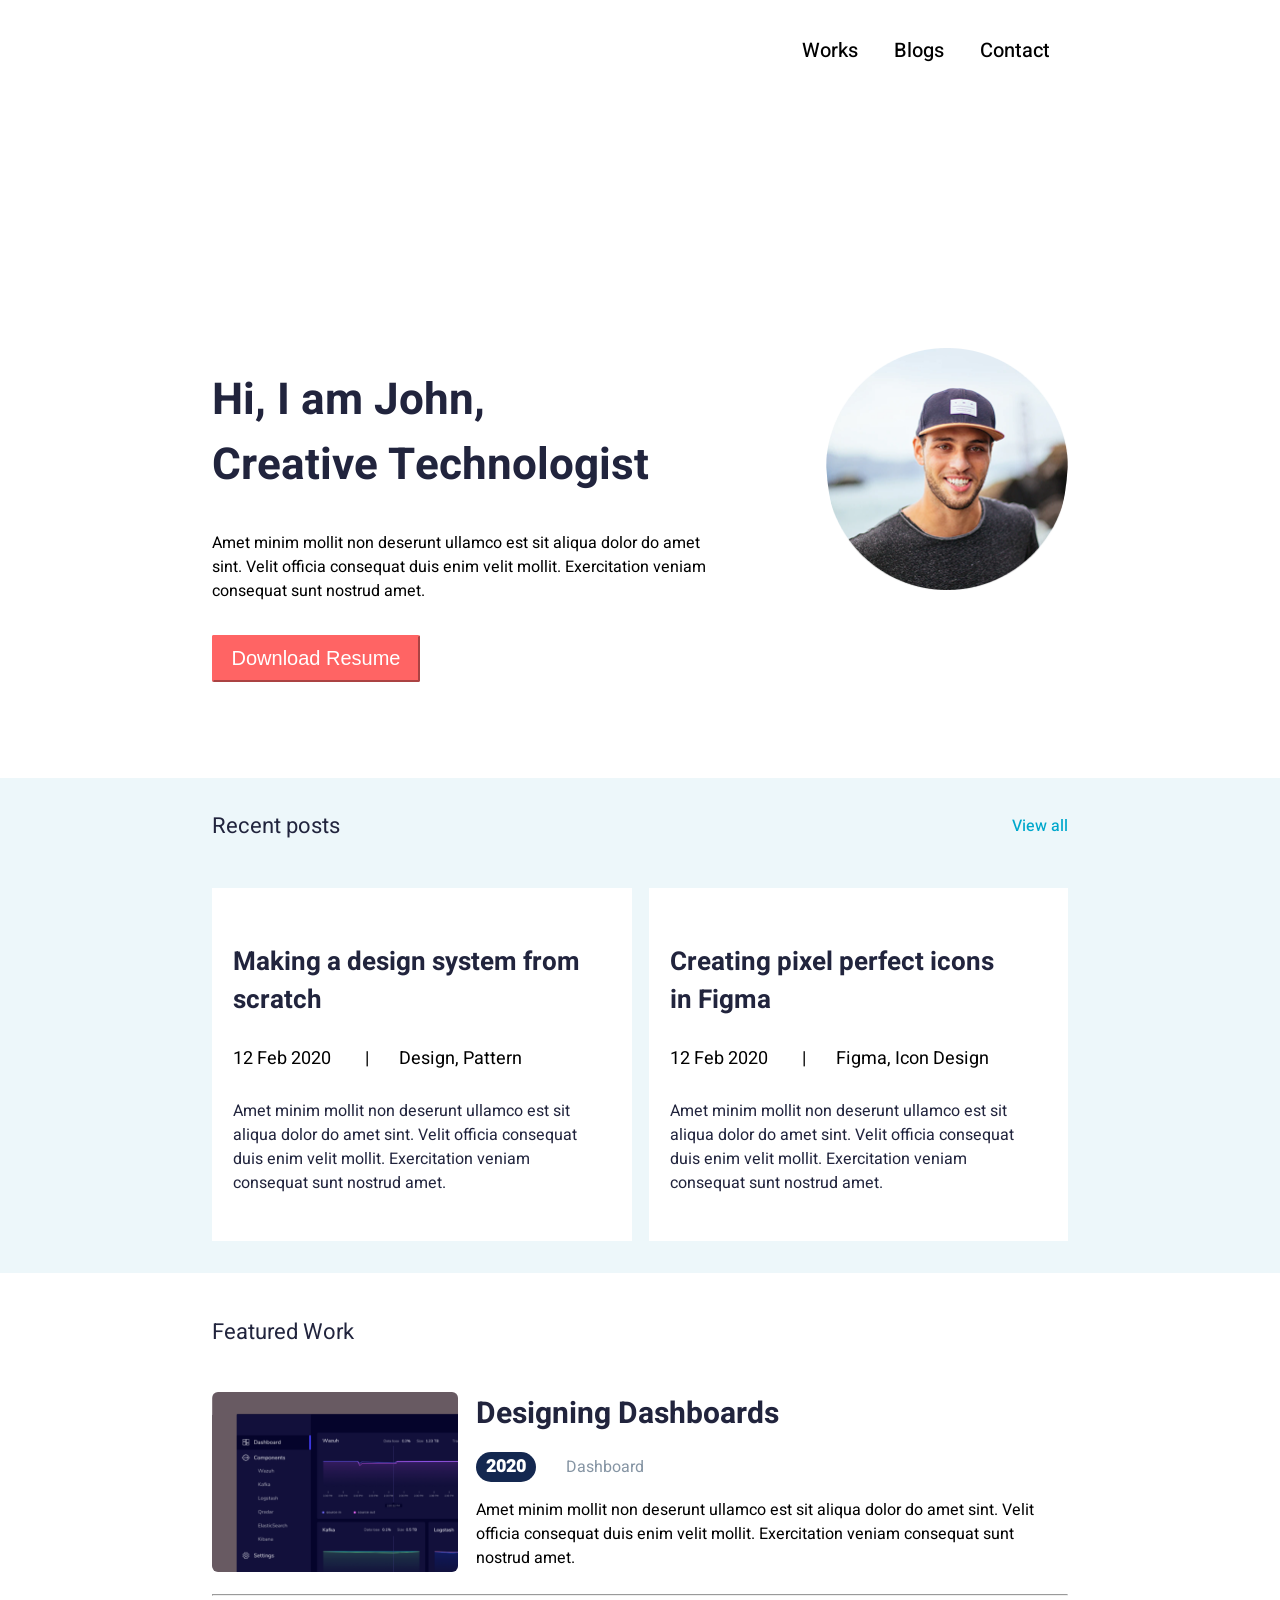
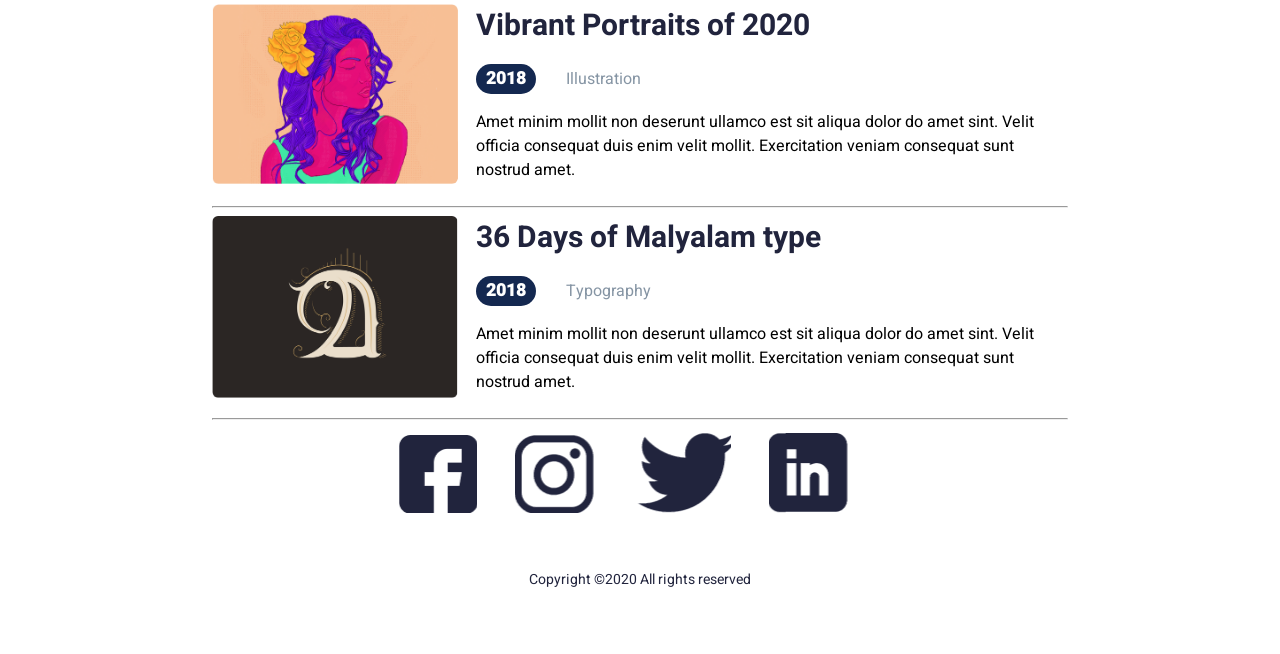
==== commit 3a34cc9f: "remove container from footer" ====
--- a/index.html
+++ b/index.html
@@ -130,7 +130,6 @@
             </div>
         </section>
         <footer class="heebo-regular">
-            <div class="container">
                 <div class="footer-social">
                     <a href="#" class="footer-images">
                         <img src="images/fb-logo.png"
@@ -154,7 +153,7 @@
                     </a>
                 </div>
                 <p>Copyright ©2020 All rights reserved</p>
-            </div>
+            
         </footer>
     </body>
 </html>
--- a/styles/main.css
+++ b/styles/main.css
@@ -68,7 +68,7 @@
     border-radius: 30%; padding-top:210px;
 }
 .button {width:208px; height: 47px; color: #FFFFFF ;background-color: #FF6464; border-color: #FF6464; font-size: 20px; margin-bottom: 68px; border-radius: 2px;}
-.recent-posts{background-color:#EDF7FA; width:1152px; margin:0 auto; padding-bottom:32px;}
+.recent-posts{background-color:#EDF7FA; width:100%; margin:0 auto; padding-bottom:32px;}
 .section-header{display: flex;
     justify-content: space-between;
     align-items: center}
@@ -86,19 +86,19 @@
 .featured-work{display: flex;
     align-items: flex-start;
     gap: 18px;}
-.featured-section h4 {font-size:22px;}
+.featured-section h4 {font-size:22px; line-height: 60px; color: #21243D}
 .featured-section h2{margin:0 0 16px 0; font-size: 30px; color: #21243D}
 .feature-section p{font-size:16px; margin-top:16px; color: #21243D}
 .category {padding-left:26px; color:#8695A4; font: size 20px;}
 .dashboard img{ width: 246px;
     height: 180px;
-    object-fit: cover;}
+    object-fit: cover; border-radius: 6px;}
 .potrait img{ width: 246px;
     height: 180px;
-    object-fit: cover;}
+    object-fit: cover;border-radius: 6px;}
 .malyalm img{ width: 246px;
     height: 182px;
-    object-fit: cover;}
+    object-fit: cover; border-radius: 6px;}
 .footer-social {display: inline-flex;
     justify-content:center; padding: 0 34px 35px 0}
 .footer-social image {width:30px; height:31px;}
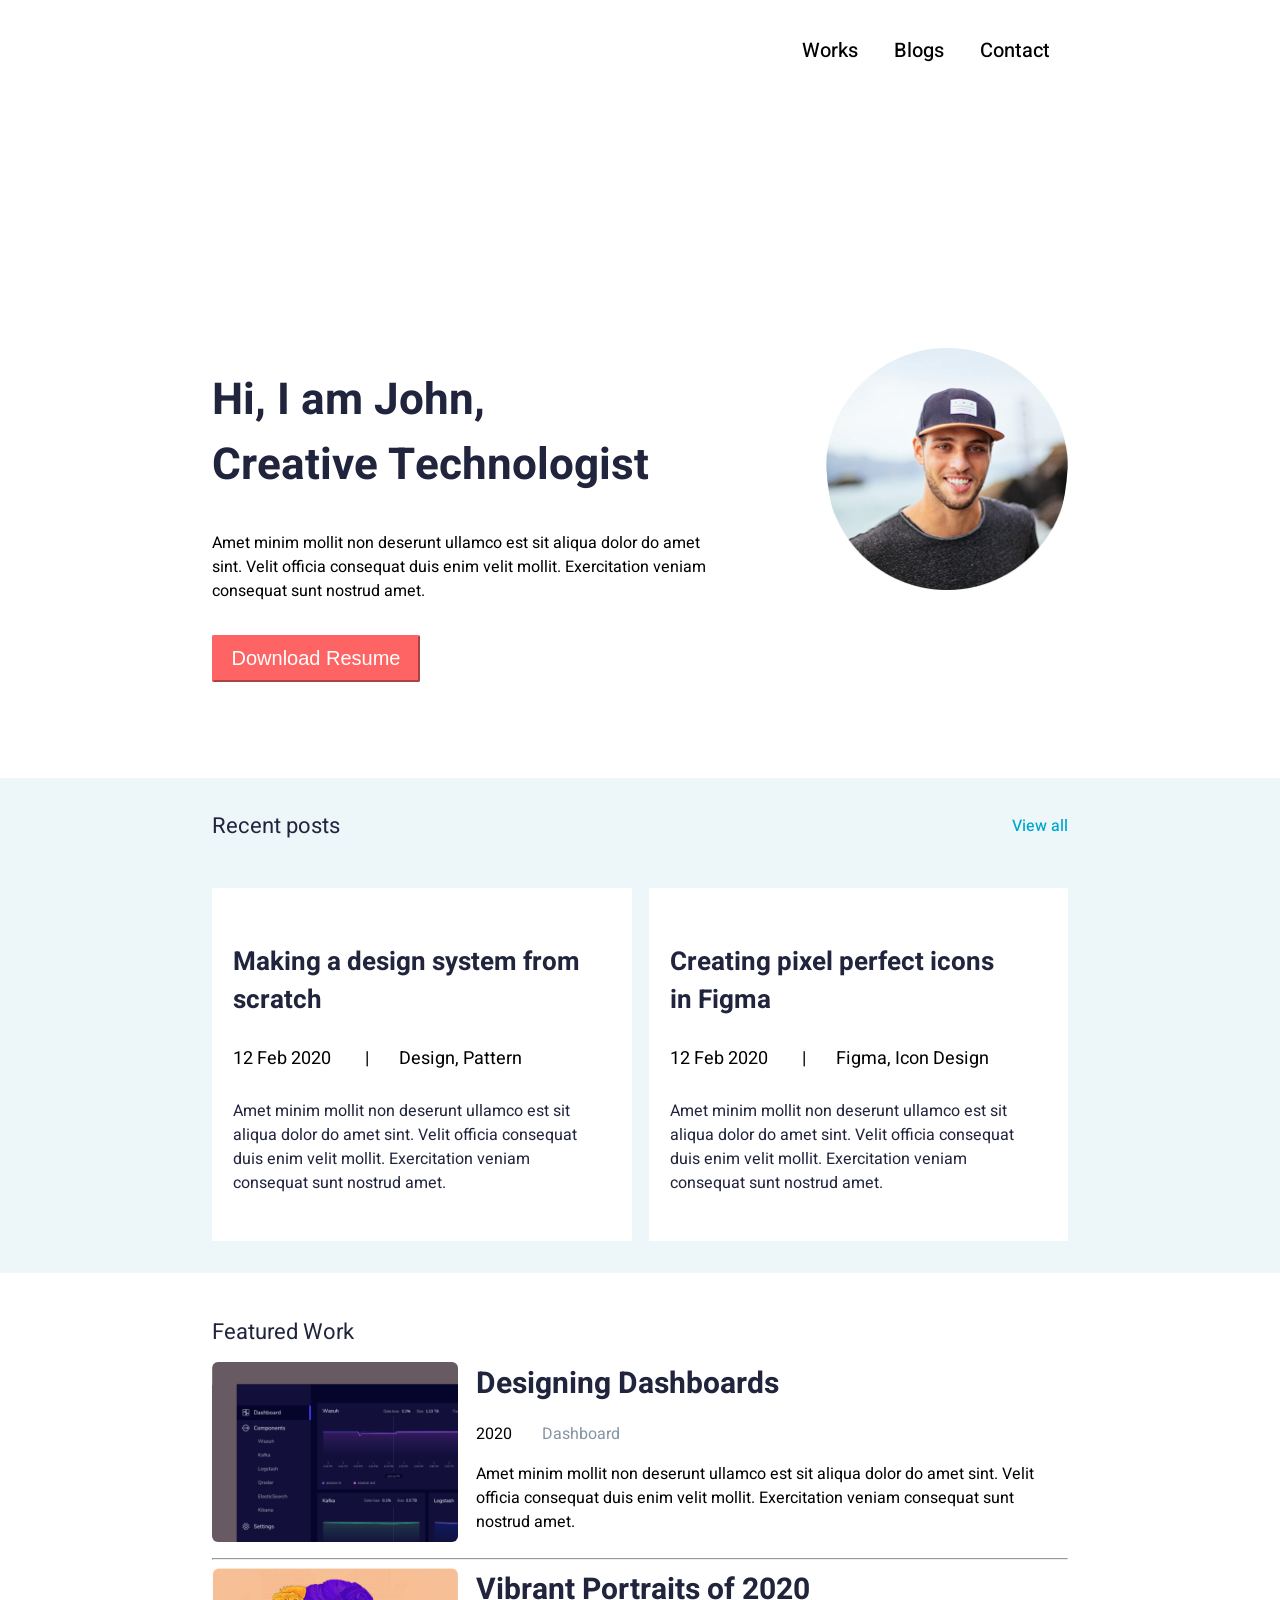
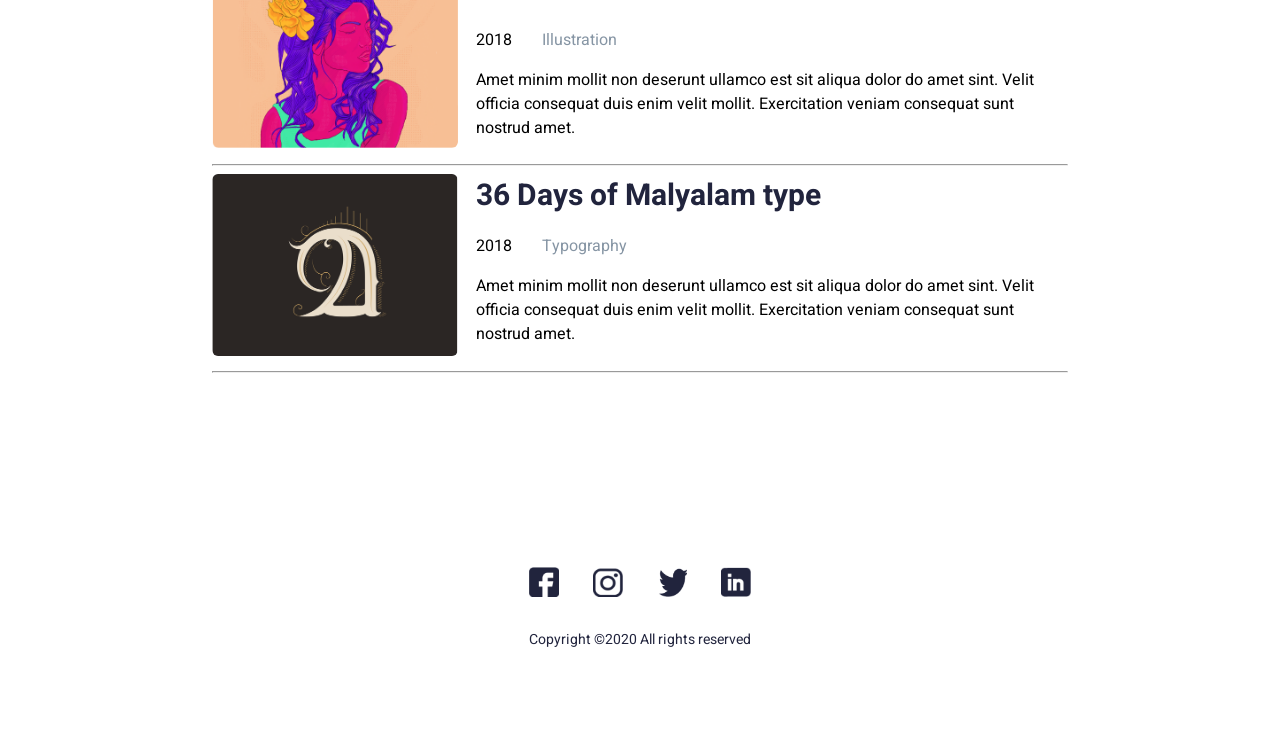
==== commit 36b39a85: "Added componenet section" ====
--- a/index.html
+++ b/index.html
@@ -87,7 +87,7 @@
                     </div>
                     <div>
                         <h2 class="heebo-bold">Designing Dashboards</h2>
-                        <span class="heebo-black">2020</span>
+                        <span class="heebo-black-year">2020</span>
                         <span class="heebo-regular category">Dashboard</span>
                         <p class="heebo-regular">Amet minim mollit non deserunt ullamco est sit aliqua
                             dolor do amet sint. Velit officia consequat duis
@@ -102,7 +102,7 @@
                     </div>
                     <div>
                         <h2 class="heebo-bold">Vibrant Portraits of 2020</h2>
-                        <span class="heebo-black">2018</span>
+                        <span class="heebo-black-year">2018</span>
                         <span class="heebo-regular category">Illustration</span>
                         <p class="heebo-regular">Amet minim mollit non deserunt ullamco est sit aliqua
                             dolor do amet sint. Velit officia consequat duis
@@ -117,7 +117,7 @@
                     </div>
                     <div>
                         <h2 class="heebo-bold">36 Days of Malyalam type</h2>
-                        <span class="heebo-black">2018</span>
+                        <span class="heebo-black-year">2018</span>
                         <span class="heebo-regular category">Typography</span>
                         <p class="heebo-regular">Amet minim mollit non deserunt ullamco est sit
                             aliqua
--- a/styles/main.css
+++ b/styles/main.css
@@ -82,11 +82,11 @@
 .post-card p{font-size: 16px; color: #21243D}
 .post-date {margin-right: 30px; font-size: 18px}
 .divider {margin-right: 26px}
-.featured-section{width:1152px; margin:0 auto}
+.featured-section{width:1152px; height:865px; margin:0 auto}
 .featured-work{display: flex;
     align-items: flex-start;
     gap: 18px;}
-.featured-section h4 {font-size:22px; line-height: 60px; color: #21243D}
+.featured-section h4 {font-size:22px; line-height: 60px;color: #21243D; margin-bottom: 0}
 .featured-section h2{margin:0 0 16px 0; font-size: 30px; color: #21243D}
 .feature-section p{font-size:16px; margin-top:16px; color: #21243D}
 .category {padding-left:26px; color:#8695A4; font: size 20px;}
@@ -99,8 +99,26 @@
 .malyalm img{ width: 246px;
     height: 182px;
     object-fit: cover; border-radius: 6px;}
-.footer-social {display: inline-flex;
-    justify-content:center; padding: 0 34px 35px 0}
-.footer-social image {width:30px; height:31px;}
-footer{padding: 0 0 50px 0; text-align: center}
-footer p{color: #21243D; font-size: 14px}+footer{
+    width:1152px;
+    height:182px;
+    margin:0 auto;      
+    text-align:center;
+}
+
+.footer-social{
+    display:inline-block;
+    margin:0 15px;      
+}
+
+.footer-social img{
+    width:30px;
+    height:30px;
+}
+
+footer p{
+    margin-top:25px; 
+    font-size:14px;
+    color:#21243D;
+    padding-bottom:56px;
+}
